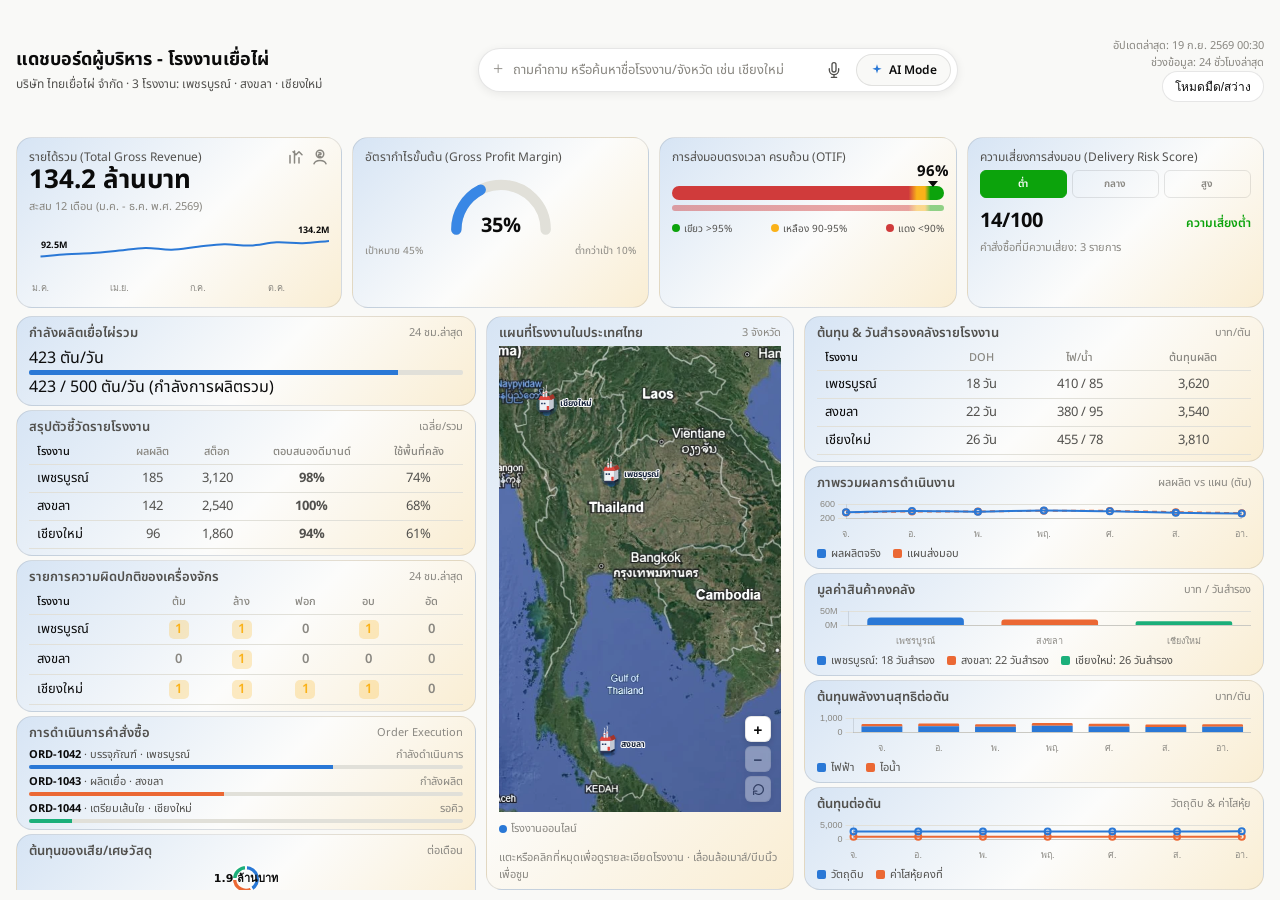
==== index.html @ 22b07f8f "Layout review: fix redundant risk chips and rebalance the left rail Two concrete issues found on a f" ====
<!DOCTYPE html>
<html lang="th">
<head>
<meta charset="UTF-8" />
<meta name="viewport" content="width=device-width, initial-scale=1.0" />
<title>แดชบอร์ดผู้บริหาร - โรงงานเยื่อไผ่</title>
<meta name="description" content="แดชบอร์ดผู้บริหารสำหรับโรงงานเยื่อไผ่ 3 แห่งในประเทศไทย (เพชรบูรณ์ สงขลา เชียงใหม่)" />
<link rel="preconnect" href="https://fonts.googleapis.com">
<link href="https://fonts.googleapis.com/css2?family=Noto+Sans+Thai:wght@400;500;600;700&display=swap" rel="stylesheet">
<link rel="stylesheet" href="assets/style.css?v=17" />
<script src="assets/chart.umd.js"></script>
</head>
<body>

<header class="dash-header">
  <div>
    <h1 id="dashTitle">แดชบอร์ดผู้บริหาร - โรงงานเยื่อไผ่</h1>
    <p class="subtitle" id="dashCompany">บริษัท ไทยเยื่อไผ่ จำกัด · 3 โรงงาน: เพชรบูรณ์ · สงขลา · เชียงใหม่</p>
  </div>
  <div class="ai-search-row">
    <form class="ai-search-bar" id="aiSearchForm">
      <span class="ai-plus" aria-hidden="true">+</span>
      <input type="text" id="aiSearchInput" placeholder="ถามคำถาม หรือค้นหาชื่อโรงงาน/จังหวัด เช่น เชียงใหม่" autocomplete="off" />
      <button type="button" class="icon-btn" aria-label="ค้นหาด้วยเสียง" title="ค้นหาด้วยเสียง">
        <svg width="16" height="16" viewBox="0 0 24 24" fill="none" stroke="currentColor" stroke-width="2" stroke-linecap="round" stroke-linejoin="round"><path d="M12 1a3 3 0 0 0-3 3v8a3 3 0 0 0 6 0V4a3 3 0 0 0-3-3Z"/><path d="M19 10v2a7 7 0 0 1-14 0v-2"/><path d="M12 19v4M8 23h8"/></svg>
      </button>
      <button type="submit" class="ai-mode-pill">
        <svg width="14" height="14" viewBox="0 0 24 24" fill="currentColor"><path d="M12 2l1.9 6.1L20 10l-6.1 1.9L12 18l-1.9-6.1L4 10l6.1-1.9L12 2Z"/></svg>
        AI Mode
      </button>
    </form>
  </div>
  <div class="meta-right">
    <div id="lastUpdated">อัปเดตล่าสุด: -</div>
    <div id="periodLabel">ช่วงข้อมูล: -</div>
    <button class="theme-toggle" id="themeToggle" type="button">โหมดมืด/สว่าง</button>
  </div>
</header>

<!-- KPI summary row -->
<section class="kpi-row">
  <div class="panel kpi-tile kpi-tile-revenue" data-nav-id="revenue" data-nav-label="รายได้รวม (Total Gross Revenue)">
    <div class="kpi-tile-head">
      <div class="kpi-label">รายได้รวม (Total Gross Revenue)</div>
      <div class="kpi-tile-icons">
        <svg width="18" height="18" viewBox="0 0 24 24" fill="none" stroke="currentColor" stroke-width="2" stroke-linecap="round" stroke-linejoin="round"><path d="M4 20V10M10 20V4M16 20v-7M20 9l-4-4-4 4-4-4"/></svg>
        <svg width="18" height="18" viewBox="0 0 24 24" fill="none" stroke="currentColor" stroke-width="2" stroke-linecap="round" stroke-linejoin="round"><circle cx="12" cy="8" r="5"/><path d="M10.5 6.2h1.6a1.3 1.3 0 0 1 0 2.6h-1a1.3 1.3 0 0 0 0 2.6h1.9"/><path d="M4 21c1-3 4-4.5 8-4.5s7 1.5 8 4.5"/></svg>
      </div>
    </div>
    <div class="kpi-value" id="kpiRevenueValue">-</div>
    <div class="kpi-sub" id="revenuePeriodCaption">-</div>
    <div class="chart-canvas-box revenue-chart"><canvas id="revenueSparkline"></canvas></div>
    <span class="panel-nav-chevron"><svg viewBox="0 0 24 24" fill="none" stroke="currentColor" stroke-width="3" stroke-linecap="round" stroke-linejoin="round"><path d="M9 6l6 6-6 6"/></svg></span>
  </div>

  <div class="panel kpi-tile" data-nav-id="margin" data-nav-label="อัตรากำไรขั้นต้น (Gross Profit Margin)">
    <div class="kpi-label">อัตรากำไรขั้นต้น (Gross Profit Margin)</div>
    <div class="gauge-wrap">
      <svg id="marginGauge" width="112" height="67" viewBox="0 0 150 90"></svg>
      <div class="gauge-value" id="marginGaugeValue">-</div>
      <div class="gauge-caption"><span id="marginCaptionLeft">เป้าหมาย -</span><span id="marginCaptionRight">คงเหลือ -</span></div>
    </div>
    <span class="panel-nav-chevron"><svg viewBox="0 0 24 24" fill="none" stroke="currentColor" stroke-width="3" stroke-linecap="round" stroke-linejoin="round"><path d="M9 6l6 6-6 6"/></svg></span>
  </div>

  <div class="panel kpi-tile" data-nav-id="otif" data-nav-label="การส่งมอบตรงเวลา ครบถ้วน (OTIF)">
    <div class="kpi-label">การส่งมอบตรงเวลา ครบถ้วน (OTIF)</div>
    <div class="otif-bar-wrap">
      <div class="otif-scale">
        <div class="otif-pointer" id="otifPointer" style="left:0%">
          <span class="otif-pointer-value" id="otifPointerValue">-</span>
          <svg class="otif-pointer-arrow" width="10" height="6" viewBox="0 0 10 6"><path d="M0,0 L10,0 L5,6 Z" /></svg>
        </div>
        <div class="otif-bar-track otif-bar-main"></div>
        <div class="otif-bar-track otif-bar-sub"></div>
      </div>
      <div class="otif-legend">
        <span><i class="dot good"></i>เขียว &gt;95%</span>
        <span><i class="dot warn"></i>เหลือง 90-95%</span>
        <span><i class="dot crit"></i>แดง &lt;90%</span>
      </div>
    </div>
    <span class="panel-nav-chevron"><svg viewBox="0 0 24 24" fill="none" stroke="currentColor" stroke-width="3" stroke-linecap="round" stroke-linejoin="round"><path d="M9 6l6 6-6 6"/></svg></span>
  </div>

  <div class="panel kpi-tile" data-nav-id="risk" data-nav-label="ความเสี่ยงการส่งมอบ (Delivery Risk Score)">
    <div class="kpi-label">ความเสี่ยงการส่งมอบ (Delivery Risk Score)</div>
    <div class="risk-matrix" id="riskMatrix">
      <div class="risk-cell low" data-level="ต่ำ">ต่ำ</div>
      <div class="risk-cell med" data-level="กลาง">กลาง</div>
      <div class="risk-cell high" data-level="สูง">สูง</div>
    </div>
    <div class="risk-score-row">
      <span class="score" id="riskScoreValue">-</span>
      <span class="level" id="riskLevelValue">-</span>
    </div>
    <div class="kpi-sub" id="riskOrdersAtRisk">คำสั่งซื้อที่มีความเสี่ยง: -</div>
    <span class="panel-nav-chevron"><svg viewBox="0 0 24 24" fill="none" stroke="currentColor" stroke-width="3" stroke-linecap="round" stroke-linejoin="round"><path d="M9 6l6 6-6 6"/></svg></span>
  </div>
</section>

<!-- Main: left rail / map center / right rail -->
<section class="main-grid">

  <div class="rail">
    <div class="panel auto-h" data-nav-id="production" data-nav-label="กำลังผลิตเยื่อไผ่รวม">
      <div class="panel-title">กำลังผลิตเยื่อไผ่รวม <span class="tag" id="periodTagA">24 ชม.ล่าสุด</span></div>
      <div id="totalProdMeterWrap">
        <div class="kpi-value" id="totalProdValue" style="font-size:16px;">-</div>
        <div class="mini-bar-track" style="height:5px;"><div class="mini-bar-fill" id="totalProdBar" style="width:0%"></div></div>
        <div class="kpi-sub" id="totalProdCaption">- / - ตัน/วัน (กำลังการผลิตรวม)</div>
      </div>
      <span class="panel-nav-chevron"><svg viewBox="0 0 24 24" fill="none" stroke="currentColor" stroke-width="3" stroke-linecap="round" stroke-linejoin="round"><path d="M9 6l6 6-6 6"/></svg></span>
    </div>

    <div class="panel auto-h" data-nav-id="site-metrics" data-nav-label="สรุปตัวชี้วัดรายโรงงาน">
      <div class="panel-title">สรุปตัวชี้วัดรายโรงงาน <span class="tag">เฉลี่ย/รวม</span></div>
      <table class="site-table" id="siteMetricsTable">
        <thead>
          <tr><th>โรงงาน</th><th>ผลผลิต</th><th>สต็อก</th><th>ตอบสนองดีมานด์</th><th>ใช้พื้นที่คลัง</th></tr>
        </thead>
        <tbody></tbody>
      </table>
      <span class="panel-nav-chevron"><svg viewBox="0 0 24 24" fill="none" stroke="currentColor" stroke-width="3" stroke-linecap="round" stroke-linejoin="round"><path d="M9 6l6 6-6 6"/></svg></span>
    </div>

    <div class="panel auto-h" data-nav-id="anomalies" data-nav-label="รายการความผิดปกติของเครื่องจักร">
      <div class="panel-title">รายการความผิดปกติของเครื่องจักร <span class="tag">24 ชม.ล่าสุด</span></div>
      <table class="site-table" id="anomalyTable">
        <thead>
          <tr><th>โรงงาน</th><th>ต้ม</th><th>ล้าง</th><th>ฟอก</th><th>อบ</th><th>อัด</th></tr>
        </thead>
        <tbody></tbody>
      </table>
      <span class="panel-nav-chevron"><svg viewBox="0 0 24 24" fill="none" stroke="currentColor" stroke-width="3" stroke-linecap="round" stroke-linejoin="round"><path d="M9 6l6 6-6 6"/></svg></span>
    </div>

    <div class="panel auto-h" data-nav-id="orders" data-nav-label="การดำเนินการคำสั่งซื้อ">
      <div class="panel-title">การดำเนินการคำสั่งซื้อ <span class="tag">Order Execution</span></div>
      <div class="order-list" id="orderExecutionList"></div>
      <span class="panel-nav-chevron"><svg viewBox="0 0 24 24" fill="none" stroke="currentColor" stroke-width="3" stroke-linecap="round" stroke-linejoin="round"><path d="M9 6l6 6-6 6"/></svg></span>
    </div>

    <div class="panel" data-nav-id="waste" data-nav-label="ต้นทุนของเสีย/เศษวัสดุ">
      <div class="panel-title">ต้นทุนของเสีย/เศษวัสดุ <span class="tag">ต่อเดือน</span></div>
      <div class="chart-canvas-box"><canvas id="wasteChart"></canvas></div>
      <span class="panel-nav-chevron"><svg viewBox="0 0 24 24" fill="none" stroke="currentColor" stroke-width="3" stroke-linecap="round" stroke-linejoin="round"><path d="M9 6l6 6-6 6"/></svg></span>
    </div>
  </div>

  <div class="map-center">
    <div class="panel">
      <div class="panel-title">แผนที่โรงงานในประเทศไทย <span class="tag">3 จังหวัด</span></div>
      <div class="map-wrap" id="mapWrap">
        <svg class="map-svg" id="thailandMap" viewBox="0 0 1023 726" preserveAspectRatio="xMidYMid slice" xmlns="http://www.w3.org/2000/svg" xmlns:xlink="http://www.w3.org/1999/xlink">
          <defs>
            <filter id="pinDropShadow" x="-150%" y="-150%" width="400%" height="400%">
              <feDropShadow dx="0" dy="3" stdDeviation="2.2" flood-color="#0b0b0b" flood-opacity="0.45" />
            </filter>
          </defs>
          <image href="assets/map-satellite.webp" xlink:href="assets/map-satellite.webp" x="0" y="0" width="1023" height="726" preserveAspectRatio="xMidYMid slice" />
          <g id="mapPins"></g>
        </svg>
        <div class="map-popup" id="mapPopup" style="display:none;"></div>
        <div class="map-zoom-controls">
          <button id="mapZoomIn" type="button" aria-label="ซูมเข้า" title="ซูมเข้า">+</button>
          <button id="mapZoomOut" type="button" aria-label="ซูมออก" title="ซูมออก">&minus;</button>
          <button id="mapZoomReset" type="button" aria-label="รีเซ็ตมุมมอง" title="รีเซ็ตมุมมอง">
            <svg width="13" height="13" viewBox="0 0 24 24" fill="none" stroke="currentColor" stroke-width="2.4" stroke-linecap="round" stroke-linejoin="round"><path d="M3 12a9 9 0 1 1 3 6.7" /><path d="M3 21v-6h6" /></svg>
          </button>
        </div>
      </div>
      <div class="map-legend">
        <span><i style="background:var(--series-1)"></i> โรงงานออนไลน์</span>
        <span>แตะหรือคลิกที่หมุดเพื่อดูรายละเอียดโรงงาน · เลื่อนล้อเมาส์/บีบนิ้วเพื่อซูม</span>
      </div>
    </div>
  </div>

  <div class="rail">
    <div class="panel auto-h" data-nav-id="cost-doh" data-nav-label="ต้นทุน &amp; วันสำรองคลังรายโรงงาน">
      <div class="panel-title">ต้นทุน &amp; วันสำรองคลังรายโรงงาน <span class="tag">บาท/ตัน</span></div>
      <table class="site-table" id="siteCostTable">
        <thead>
          <tr><th>โรงงาน</th><th>DOH</th><th>ไฟ/น้ำ</th><th>ต้นทุนผลิต</th></tr>
        </thead>
        <tbody></tbody>
      </table>
      <span class="panel-nav-chevron"><svg viewBox="0 0 24 24" fill="none" stroke="currentColor" stroke-width="3" stroke-linecap="round" stroke-linejoin="round"><path d="M9 6l6 6-6 6"/></svg></span>
    </div>

    <div class="panel" data-nav-id="performance" data-nav-label="ภาพรวมผลการดำเนินงาน">
      <div class="panel-title">ภาพรวมผลการดำเนินงาน <span class="tag">ผลผลิต vs แผน (ตัน)</span></div>
      <div class="chart-canvas-box"><canvas id="performanceChart"></canvas></div>
      <div class="legend-row">
        <span><i style="background:var(--series-1)"></i> ผลผลิตจริง</span>
        <span><i style="background:var(--series-2)"></i> แผนส่งมอบ</span>
      </div>
      <span class="panel-nav-chevron"><svg viewBox="0 0 24 24" fill="none" stroke="currentColor" stroke-width="3" stroke-linecap="round" stroke-linejoin="round"><path d="M9 6l6 6-6 6"/></svg></span>
    </div>

    <div class="panel" data-nav-id="inventory" data-nav-label="มูลค่าสินค้าคงคลัง">
      <div class="panel-title">มูลค่าสินค้าคงคลัง <span class="tag">บาท / วันสำรอง</span></div>
      <div class="chart-canvas-box"><canvas id="inventoryChart"></canvas></div>
      <span class="panel-nav-chevron"><svg viewBox="0 0 24 24" fill="none" stroke="currentColor" stroke-width="3" stroke-linecap="round" stroke-linejoin="round"><path d="M9 6l6 6-6 6"/></svg></span>
    </div>

    <div class="panel" data-nav-id="energy-cost" data-nav-label="ต้นทุนพลังงานสุทธิต่อตัน">
      <div class="panel-title">ต้นทุนพลังงานสุทธิต่อตัน <span class="tag">บาท/ตัน</span></div>
      <div class="chart-canvas-box"><canvas id="energyCostChart"></canvas></div>
      <div class="legend-row">
        <span><i style="background:var(--series-1)"></i> ไฟฟ้า</span>
        <span><i style="background:var(--series-2)"></i> ไอน้ำ</span>
      </div>
      <span class="panel-nav-chevron"><svg viewBox="0 0 24 24" fill="none" stroke="currentColor" stroke-width="3" stroke-linecap="round" stroke-linejoin="round"><path d="M9 6l6 6-6 6"/></svg></span>
    </div>

    <div class="panel" data-nav-id="unit-cost" data-nav-label="ต้นทุนต่อตัน">
      <div class="panel-title">ต้นทุนต่อตัน <span class="tag">วัตถุดิบ &amp; ค่าโสหุ้ย</span></div>
      <div class="chart-canvas-box"><canvas id="unitCostChart"></canvas></div>
      <div class="legend-row">
        <span><i style="background:var(--series-1)"></i> วัตถุดิบ</span>
        <span><i style="background:var(--series-2)"></i> ค่าโสหุ้ยคงที่</span>
      </div>
      <span class="panel-nav-chevron"><svg viewBox="0 0 24 24" fill="none" stroke="currentColor" stroke-width="3" stroke-linecap="round" stroke-linejoin="round"><path d="M9 6l6 6-6 6"/></svg></span>
    </div>
  </div>

</section>

<script src="assets/app.js?v=16"></script>
</body>
</html>
---- assets/style.css ----
:root {
  color-scheme: light;
  --surface-1:      #fcfcfb;
  --surface-2:      #ffffff;
  --page-plane:     #f9f9f7;
  --text-primary:   #0b0b0b;
  --text-secondary: #52514e;
  --text-muted:     #898781;
  --gridline:       #e1e0d9;
  --baseline:       #c3c2b7;
  --border:         rgba(11,11,11,0.10);

  --series-1: #2a78d6; /* blue   - เพชรบูรณ์ */
  --series-2: #eb6834; /* orange - สงขลา */
  --series-3: #1baf7a; /* aqua   - เชียงใหม่ */
  --series-4: #eda100; /* yellow */
  --series-5: #e87ba4; /* magenta */

  --seq-100: #cde2fb;
  --seq-250: #86b6ef;
  --seq-400: #3987e5;
  --seq-500: #256abf;
  --seq-650: #104281;

  --status-good:     #0ca30c;
  --status-warning:  #fab219;
  --status-serious:  #ec835a;
  --status-critical: #d03b3b;

  --success-text: #006300;
  --radius-lg: 16px;
  --radius-md: 12px;
  --radius-sm: 8px;

  /* Map pin label ink, fixed in both themes since it sits on a photo background */
  --map-label-ink: #16233a;

  /* Factory pin icon (isometric: front face + darker right-side face for depth) */
  --pin-wall: #eef1f5;
  --pin-wall-side: #c3c9d3;
  --pin-wall-edge: #c7cbd1;
  --pin-base-front: #26314f;
  --pin-base-side: #151b30;
  --pin-roof: #df453c;
  --pin-roof-side: #a4362c;
  --pin-roof-active: #b23730;
  --pin-window: #2c3e63;
  --pin-smoke: #ffffff;
}

@media (prefers-color-scheme: dark) {
  :root:where(:not([data-theme="light"])) {
    color-scheme: dark;
    --surface-1:      #1a1a19;
    --surface-2:      #212120;
    --page-plane:     #0d0d0d;
    --text-primary:   #ffffff;
    --text-secondary: #c3c2b7;
    --text-muted:     #898781;
    --gridline:       #2c2c2a;
    --baseline:       #383835;
    --border:         rgba(255,255,255,0.10);

    --series-1: #3987e5;
    --series-2: #d95926;
    --series-3: #199e70;
    --series-4: #c98500;
    --series-5: #d55181;

    --success-text: #0ca30c;
  }
}
:root[data-theme="dark"] {
  color-scheme: dark;
  --surface-1:      #1a1a19;
  --surface-2:      #212120;
  --page-plane:     #0d0d0d;
  --text-primary:   #ffffff;
  --text-secondary: #c3c2b7;
  --text-muted:     #898781;
  --gridline:       #2c2c2a;
  --baseline:       #383835;
  --border:         rgba(255,255,255,0.10);

  --series-1: #3987e5;
  --series-2: #d95926;
  --series-3: #199e70;
  --series-4: #c98500;
  --series-5: #d55181;

  --success-text: #0ca30c;
}

* { box-sizing: border-box; }

html, body {
  margin: 0;
  padding: 0;
  background: var(--page-plane);
  color: var(--text-primary);
  font-family: "Noto Sans Thai", system-ui, -apple-system, "Segoe UI", sans-serif;
  height: 100%;
}

body {
  padding: 10px 16px;
  max-width: 1800px;
  margin: 0 auto;
  height: 100vh;
  display: flex;
  flex-direction: column;
  gap: 8px;
  overflow: hidden;
}

/* ---------- Header ---------- */
.dash-header {
  display: flex;
  align-items: center;
  gap: 16px;
  flex-wrap: wrap;
  flex: 0 0 auto;
  /* Matches the old header + separate search row's combined height, so folding the
     search bar into this row doesn't hand extra height to the map/panels below. */
  min-height: 119px;
}
.dash-header > div:first-child { flex: 0 0 auto; }
.dash-header h1 { font-size: 18px; margin: 0 0 2px; }
.dash-header .subtitle { color: var(--text-secondary); font-size: 12px; margin: 0; }
.dash-header .meta-right { text-align: right; font-size: 11px; color: var(--text-muted); flex: 0 0 auto; margin-left: auto; }
.theme-toggle {
  border: 1px solid var(--border);
  background: var(--surface-2);
  color: var(--text-primary);
  border-radius: 999px;
  padding: 5px 12px;
  font-size: 12px;
  cursor: pointer;
}

/* ---------- AI search bar (inline in the header, between the title and the meta info) ---------- */
.ai-search-row { display: flex; justify-content: center; flex: 1 1 auto; min-width: 200px; }
.ai-search-bar {
  display: flex;
  align-items: center;
  gap: 8px;
  width: 100%;
  max-width: 480px;
  background: var(--surface-2);
  border: 1px solid var(--border);
  border-radius: 999px;
  padding: 5px 6px 5px 14px;
  box-shadow: 0 2px 10px rgba(11,11,11,0.07);
}
.ai-search-bar .ai-plus { font-size: 18px; font-weight: 300; color: var(--text-muted); line-height: 1; }
.ai-search-bar input {
  flex: 1;
  min-width: 0;
  border: none;
  outline: none;
  background: transparent;
  font: inherit;
  font-size: 13px;
  color: var(--text-primary);
}
.ai-search-bar input::placeholder { color: var(--text-muted); }
.ai-search-bar .icon-btn {
  flex: 0 0 auto;
  width: 28px;
  height: 28px;
  border: none;
  background: transparent;
  color: var(--text-secondary);
  display: flex;
  align-items: center;
  justify-content: center;
  border-radius: 50%;
  cursor: pointer;
}
.ai-search-bar .icon-btn:hover { background: var(--page-plane); }
.ai-mode-pill {
  flex: 0 0 auto;
  display: flex;
  align-items: center;
  gap: 5px;
  border: 1px solid var(--border);
  background: var(--page-plane);
  color: var(--text-primary);
  border-radius: 999px;
  padding: 6px 13px;
  font-size: 12px;
  font-weight: 600;
  font-family: inherit;
  white-space: nowrap;
  cursor: pointer;
}
.ai-mode-pill svg { color: var(--series-1); }
.ai-mode-pill:hover { background: var(--surface-1); }

/* ---------- Generic panel ---------- */
.panel {
  position: relative;
  background: linear-gradient(135deg,
    color-mix(in srgb, var(--series-1) 18%, var(--surface-1)) 0%,
    var(--surface-1) 55%,
    color-mix(in srgb, var(--series-4) 16%, var(--surface-1)) 100%);
  border: 1px solid var(--border);
  border-radius: var(--radius-lg);
  padding: 10px 12px;
}
.panel-title {
  font-size: 13px;
  font-weight: 600;
  color: var(--text-secondary);
  display: flex;
  align-items: center;
  justify-content: space-between;
  margin-bottom: 6px;
  flex: 0 0 auto;
}
.panel-title .tag {
  font-size: 11px;
  font-weight: 400;
  color: var(--text-muted);
}

/* ---------- Clickable panels (prepped to link out to detail pages) ---------- */
.panel[data-nav-id] { cursor: pointer; transition: transform 0.12s ease, box-shadow 0.12s ease; }
.panel[data-nav-id]:hover { transform: translateY(-2px); box-shadow: 0 8px 20px rgba(11,11,11,0.12); }
.panel[data-nav-id]:active { transform: translateY(0); }
.panel-nav-chevron {
  position: absolute;
  top: 10px;
  right: 12px;
  width: 18px;
  height: 18px;
  border-radius: 50%;
  background: var(--surface-2);
  color: var(--text-muted);
  display: flex;
  align-items: center;
  justify-content: center;
  opacity: 0;
  transition: opacity 0.12s ease;
  pointer-events: none;
}
.panel[data-nav-id]:hover .panel-nav-chevron { opacity: 1; }
.panel-nav-chevron svg { width: 10px; height: 10px; }

/* ---------- KPI row ---------- */
.kpi-row {
  display: grid;
  grid-template-columns: repeat(4, 1fr);
  gap: 10px;
  flex: 0 0 auto;
}
.kpi-tile .kpi-label { font-size: 12px; color: var(--text-secondary); margin-bottom: 4px; }
.kpi-tile .kpi-value { font-size: 22px; font-weight: 700; line-height: 1.1; }
.kpi-tile .kpi-sub { font-size: 11px; color: var(--text-muted); margin-top: 3px; }

.kpi-tile-head { display: flex; align-items: flex-start; justify-content: space-between; gap: 8px; }
.kpi-tile-head .kpi-label { margin-bottom: 0; }
.kpi-tile-icons { display: flex; gap: 6px; color: var(--text-muted); flex: 0 0 auto; }
.kpi-tile-revenue .kpi-value { font-size: 26px; }
.chart-canvas-box.revenue-chart { flex: 0 0 auto; height: 76px; margin-top: 6px; }

.gauge-wrap { display: flex; flex-direction: column; align-items: center; }
.gauge-value { font-size: 20px; font-weight: 700; margin-top: -26px; }
.gauge-caption { font-size: 10px; color: var(--text-muted); display: flex; justify-content: space-between; width: 100%; margin-top: 2px; }

/* ---------- OTIF threshold bar ---------- */
.otif-bar-wrap { padding-top: 16px; }
.otif-scale { position: relative; }
.otif-bar-track {
  border-radius: 999px;
  background: linear-gradient(to right,
    var(--status-critical) 0%, var(--status-critical) 87%,
    var(--status-warning) 90%, var(--status-warning) 93%,
    var(--status-good) 95%, var(--status-good) 100%);
}
.otif-bar-main { height: 14px; }
.otif-bar-sub { height: 6px; margin-top: 5px; opacity: 0.45; }
.otif-pointer {
  position: absolute; top: -22px; transform: translateX(-50%);
  display: flex; flex-direction: column; align-items: center; line-height: 1;
}
.otif-pointer-value { font-size: 15px; font-weight: 700; color: var(--text-primary); white-space: nowrap; margin-bottom: 2px; }
.otif-pointer-arrow path { fill: var(--text-primary); }
.otif-legend { display: flex; justify-content: space-between; gap: 4px; margin-top: 10px; font-size: 10px; color: var(--text-secondary); flex-wrap: wrap; }
.otif-legend .dot { width: 8px; height: 8px; border-radius: 50%; display: inline-block; margin-right: 4px; }
.otif-legend .dot.good { background: var(--status-good); }
.otif-legend .dot.warn { background: var(--status-warning); }
.otif-legend .dot.crit { background: var(--status-critical); }

.risk-matrix { display: grid; grid-template-columns: repeat(3, 1fr); gap: 5px; margin-bottom: 8px; }
.risk-cell {
  border-radius: 6px; padding: 5px 4px; text-align: center; font-size: 10px; font-weight: 600;
  background: transparent; border: 1.5px solid var(--border); color: var(--text-muted);
}
.risk-cell.current.low { background: var(--status-good); border-color: var(--status-good); color: #ffffff; }
.risk-cell.current.med { background: var(--status-warning); border-color: var(--status-warning); color: #241a00; }
.risk-cell.current.high { background: var(--status-critical); border-color: var(--status-critical); color: #ffffff; }
.risk-score-row { display: flex; align-items: baseline; justify-content: space-between; }
.risk-score-row .score { font-size: 20px; font-weight: 700; }
.risk-score-row .level { font-size: 12px; font-weight: 600; color: var(--status-good); }

/* ---------- Main: left rail / map center / right rail (fills viewport, no page scroll) ---------- */
.main-grid {
  display: grid;
  grid-template-columns: 460px 1fr 460px;
  gap: 10px;
  flex: 1 1 auto;
  min-height: 0;
}
.rail, .map-center {
  display: flex;
  flex-direction: column;
  gap: 4px;
  min-height: 0;
  height: 100%;
}
.rail { overflow-y: auto; } /* safety net: only this column scrolls, and only if a short screen can't fit it */
.rail .panel, .map-center .panel {
  display: flex;
  flex-direction: column;
  min-height: 0;
  overflow: hidden;
  flex: 1 1 0;
  padding: 8px 13px;
}
.rail .panel.auto-h { flex: 0 0 auto; }
.rail .panel:not(.auto-h) { min-height: 88px; }
.rail .panel .chart-canvas-box,
.map-center .panel .chart-canvas-box { flex: 1 1 auto; min-height: 0; }
/* Caps how far this chart grows on tall viewports (it's the left rail's only flex-growing
   panel since the others are auto-h) while still letting it shrink on short ones like its
   siblings do. */
.rail .panel[data-nav-id="waste"] { max-height: 230px; }
.rail .panel-title, .map-center .panel-title { margin-bottom: 4px; }

/* ---------- tables ---------- */
table.site-table { width: 100%; border-collapse: collapse; font-size: 13px; line-height: 1.3; }
table.site-table th, table.site-table td {
  text-align: center; padding: 5px 8px; border-bottom: 1px solid var(--gridline); color: var(--text-secondary); white-space: nowrap;
}
table.site-table th:first-child, table.site-table td:first-child { text-align: left; color: var(--text-primary); }
table.site-table thead th { color: var(--text-muted); font-weight: 500; font-size: 11px; }
.badge-ok { color: var(--status-good); font-weight: 700; }
.badge-warn { color: var(--status-warning); font-weight: 700; }
.anomaly-cell { display: inline-block; min-width: 20px; padding: 1px 6px; border-radius: 5px; font-weight: 600; }
.anomaly-0 { background: transparent; color: var(--text-muted); }
.anomaly-1 { background: color-mix(in srgb, var(--status-warning) 25%, transparent); color: var(--status-warning); }
.anomaly-2plus { background: color-mix(in srgb, var(--status-critical) 20%, transparent); color: var(--status-critical); }

/* ---------- Map (satellite photo background) ---------- */
.map-wrap {
  position: relative;
  flex: 1 1 auto;
  min-height: 0;
  display: flex;
  align-items: center;
  justify-content: center;
  overflow: hidden;
  cursor: grab;
  touch-action: none;
}
.map-wrap.dragging { cursor: grabbing; }
.map-svg { width: 100%; height: 100%; display: block; }

.map-zoom-controls {
  position: absolute;
  right: 10px;
  bottom: 10px;
  display: flex;
  flex-direction: column;
  gap: 4px;
  z-index: 4;
}
.map-zoom-controls button {
  width: 26px;
  height: 26px;
  padding: 0;
  border-radius: 6px;
  border: 1px solid var(--border);
  background: var(--surface-2);
  color: var(--text-primary);
  font-size: 15px;
  font-weight: 700;
  line-height: 1;
  cursor: pointer;
  display: flex;
  align-items: center;
  justify-content: center;
  box-shadow: 0 2px 6px rgba(0,0,0,0.18);
}
.map-zoom-controls button:hover { background: var(--page-plane); }
.map-zoom-controls button:disabled { opacity: 0.35; cursor: default; }
.map-zoom-controls button svg { pointer-events: none; }

.site-pin { cursor: pointer; }
.site-pin .pin-pulse { fill: var(--series-1); opacity: 0.4; transform-box: fill-box; transform-origin: center; animation: pinPulse 2.6s ease-out infinite; }
.site-pin .pin-ground-shadow { fill: rgba(11,11,11,0.3); }
.site-pin .pin-halo { fill: var(--series-1); opacity: 0.16; transition: opacity 0.15s, fill 0.15s; }
.site-pin.active .pin-halo { fill: var(--series-2); opacity: 0.34; }
.site-pin .factory-wall-front { fill: var(--pin-wall); stroke: var(--pin-wall-edge); stroke-width: 0.5; }
.site-pin .factory-wall-side { fill: var(--pin-wall-side); }
.site-pin .factory-base-front { fill: var(--pin-base-front); }
.site-pin .factory-base-side { fill: var(--pin-base-side); }
.site-pin .factory-roof-front { fill: var(--pin-roof); }
.site-pin.active .factory-roof-front { fill: var(--pin-roof-active); }
.site-pin .factory-roof-side { fill: var(--pin-roof-side); }
.site-pin .factory-chimney { fill: var(--pin-wall); stroke: var(--pin-wall-edge); stroke-width: 0.4; }
.site-pin .factory-chimney-band { fill: var(--pin-roof); }
.site-pin .factory-chimney-cap { fill: #ffffff; }
.site-pin .factory-window { fill: var(--pin-window); }
.site-pin .factory-door { fill: var(--pin-roof); }
.site-pin .factory-smoke { fill: none; stroke: var(--pin-smoke); stroke-width: 1.1; stroke-linecap: round; opacity: 0.85; }
.site-pin text {
  font-size: 13px; font-weight: 700; fill: var(--map-label-ink);
  paint-order: stroke; stroke: #ffffff; stroke-width: 3px; stroke-linejoin: round;
}

@keyframes pinPulse {
  0%   { transform: scale(0.6); opacity: 0.5; }
  100% { transform: scale(2.8); opacity: 0; }
}
@media (prefers-reduced-motion: reduce) {
  .site-pin .pin-pulse { animation: none; opacity: 0.2; }
}

.nav-toast {
  position: fixed;
  left: 50%;
  bottom: 24px;
  transform: translate(-50%, 12px);
  background: var(--text-primary);
  color: var(--page-plane);
  padding: 9px 18px;
  border-radius: 999px;
  font-size: 12px;
  font-weight: 600;
  box-shadow: 0 8px 24px rgba(11,11,11,0.25);
  opacity: 0;
  pointer-events: none;
  transition: opacity 0.18s ease, transform 0.18s ease;
  z-index: 100;
  white-space: nowrap;
}
.nav-toast.show { opacity: 1; transform: translate(-50%, 0); }

.map-popup {
  position: fixed;
  transform: translate(-50%, -112%);
  background: var(--surface-2);
  border: 1px solid var(--border);
  border-radius: var(--radius-md);
  padding: 12px;
  width: 280px;
  box-shadow: 0 10px 26px rgba(0,0,0,0.22);
  pointer-events: none;
  z-index: 50;
}
.map-legend { display: flex; gap: 12px; font-size: 11px; color: var(--text-muted); margin-top: 8px; flex-wrap: wrap; }
.map-legend span { display: inline-flex; align-items: center; gap: 4px; }
.map-legend i { width: 8px; height: 8px; border-radius: 50%; display: inline-block; }

/* ---------- Site detail card (rendered inside the map pin popup) ---------- */
.site-card-head { display: flex; align-items: center; justify-content: space-between; margin-bottom: 8px; }
.site-card-head .name { font-weight: 700; font-size: 14px; }
.site-card-head .prov { font-size: 11px; color: var(--text-muted); }
.status-pill { background: color-mix(in srgb, var(--status-good) 18%, transparent); color: var(--status-good); border-radius: 999px; padding: 2px 10px; font-size: 11px; font-weight: 700; }
.site-card-metrics { display: grid; grid-template-columns: 1fr 1fr; gap: 8px; margin-bottom: 8px; }
.metric-block .mb-label { font-size: 10px; color: var(--text-muted); display: flex; align-items: center; gap: 4px; }
.metric-block .mb-value { font-size: 16px; font-weight: 700; }
.metric-block .mb-sub { font-size: 10px; color: var(--text-secondary); }
.site-card-foot { display: flex; align-items: center; justify-content: space-between; font-size: 11px; color: var(--text-secondary); }
.site-card-foot .dot-count { display: flex; gap: 4px; align-items: center; }
.site-card-foot .warn-dot { color: var(--status-warning); font-weight: 700; }
.site-card-foot .crit-dot { color: var(--status-critical); font-weight: 700; }
.mini-bar-track { height: 4px; background: var(--gridline); border-radius: 2px; overflow: hidden; }
.mini-bar-fill { height: 100%; background: var(--series-1); }

.order-list { display: flex; flex-direction: column; gap: 4px; justify-content: center; flex: 1; min-height: 0; }
.order-row .order-top { display: flex; justify-content: space-between; font-size: 11px; margin-bottom: 2px; }
.order-row .order-top .oid { font-weight: 700; color: var(--text-primary); }
.order-row .order-top .ostage { color: var(--text-secondary); }
.order-row .order-top .ostatus { color: var(--text-muted); font-size: 11px; }
.legend-row { display: flex; gap: 12px; font-size: 11px; color: var(--text-secondary); margin-top: 4px; flex-wrap: wrap; flex: 0 0 auto; }
.legend-row span { display: inline-flex; align-items: center; gap: 5px; }
.legend-row i { width: 9px; height: 9px; border-radius: 2px; display: inline-block; }

.chart-canvas-box { position: relative; min-height: 0; }

/* Slightly tighter rail spacing on shorter screens (laptop-class heights) that still use the
   desktop grid, so the per-column scroll fallback below has less to make up for. */
@media (max-height: 950px) {
  .rail .panel, .map-center .panel { padding: 6px 12px; }
  .rail .panel-title, .map-center .panel-title { margin-bottom: 3px; }
}

/* Below this width there isn't room for a no-scroll desktop layout - fall back to a scrolling single column */
@media (max-width: 1200px), (max-height: 700px) {
  html, body { height: auto; overflow: visible; }
  body { display: block; }
  .main-grid { display: block; }
  .rail, .map-center { display: block; height: auto; }
  .rail .panel, .map-center .panel { display: block; margin-bottom: 10px; }
  .rail .panel .chart-canvas-box, .map-center .panel .chart-canvas-box { height: 200px; }
  .map-wrap { display: block; height: 320px; }
  .order-list { display: flex; }
  .kpi-row { grid-template-columns: repeat(2, 1fr); }
}
@media (max-width: 640px) {
  .kpi-row { grid-template-columns: 1fr; }
  .site-card-metrics { grid-template-columns: 1fr; }
}
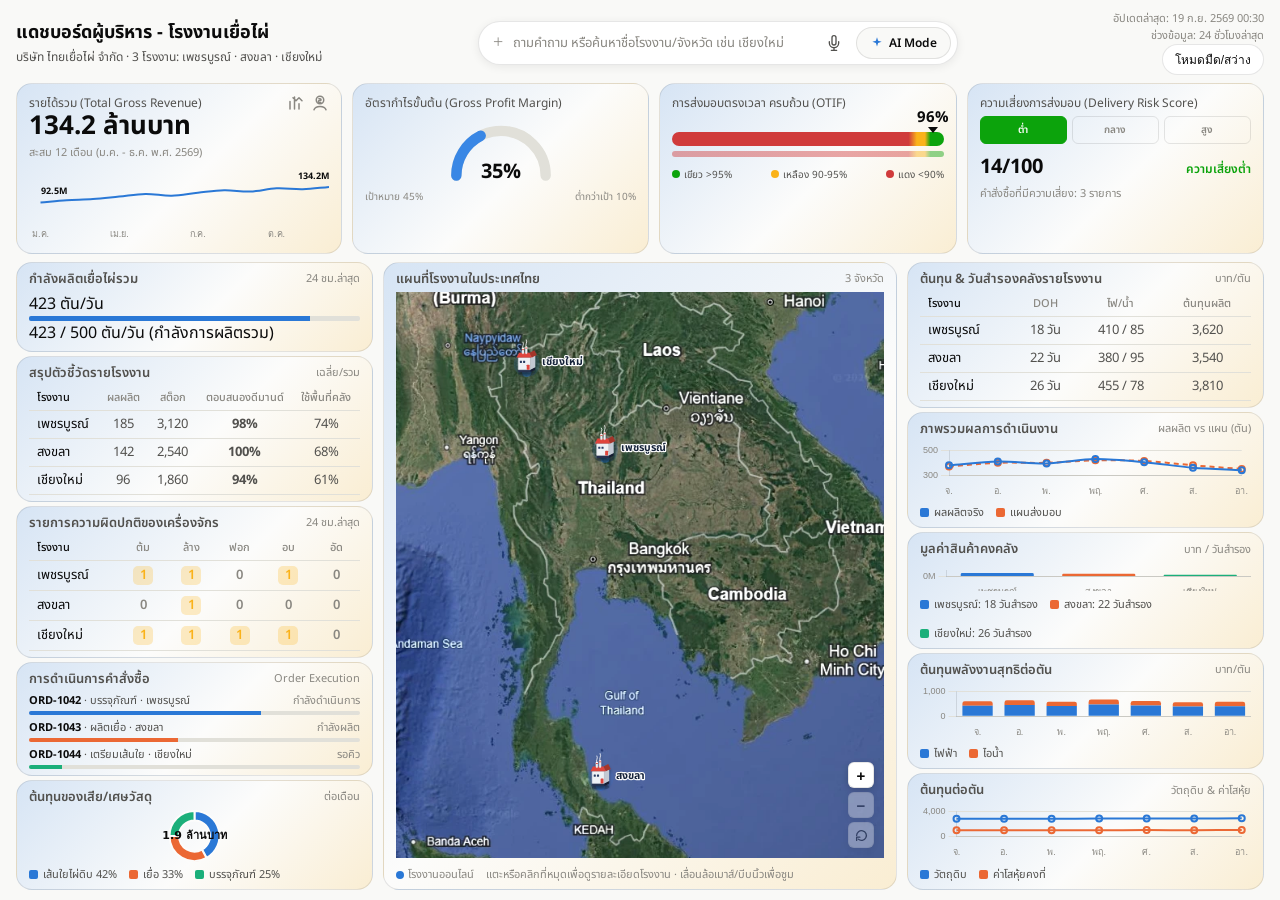
==== commit 0daa111d: "Close the header gap, enlarge the map ~25%, and fit without scrolling - Drop the header's min-height" ====
--- a/index.html
+++ b/index.html
@@ -7,7 +7,7 @@
 <meta name="description" content="แดชบอร์ดผู้บริหารสำหรับโรงงานเยื่อไผ่ 3 แห่งในประเทศไทย (เพชรบูรณ์ สงขลา เชียงใหม่)" />
 <link rel="preconnect" href="https://fonts.googleapis.com">
 <link href="https://fonts.googleapis.com/css2?family=Noto+Sans+Thai:wght@400;500;600;700&display=swap" rel="stylesheet">
-<link rel="stylesheet" href="assets/style.css?v=17" />
+<link rel="stylesheet" href="assets/style.css?v=18" />
 <script src="assets/chart.umd.js"></script>
 </head>
 <body>
--- a/assets/style.css
+++ b/assets/style.css
@@ -120,9 +120,6 @@
   gap: 16px;
   flex-wrap: wrap;
   flex: 0 0 auto;
-  /* Matches the old header + separate search row's combined height, so folding the
-     search bar into this row doesn't hand extra height to the map/panels below. */
-  min-height: 119px;
 }
 .dash-header > div:first-child { flex: 0 0 auto; }
 .dash-header h1 { font-size: 18px; margin: 0 0 2px; }
@@ -307,7 +304,7 @@
 /* ---------- Main: left rail / map center / right rail (fills viewport, no page scroll) ---------- */
 .main-grid {
   display: grid;
-  grid-template-columns: 460px 1fr 460px;
+  grid-template-columns: 357px 1fr 357px;
   gap: 10px;
   flex: 1 1 auto;
   min-height: 0;
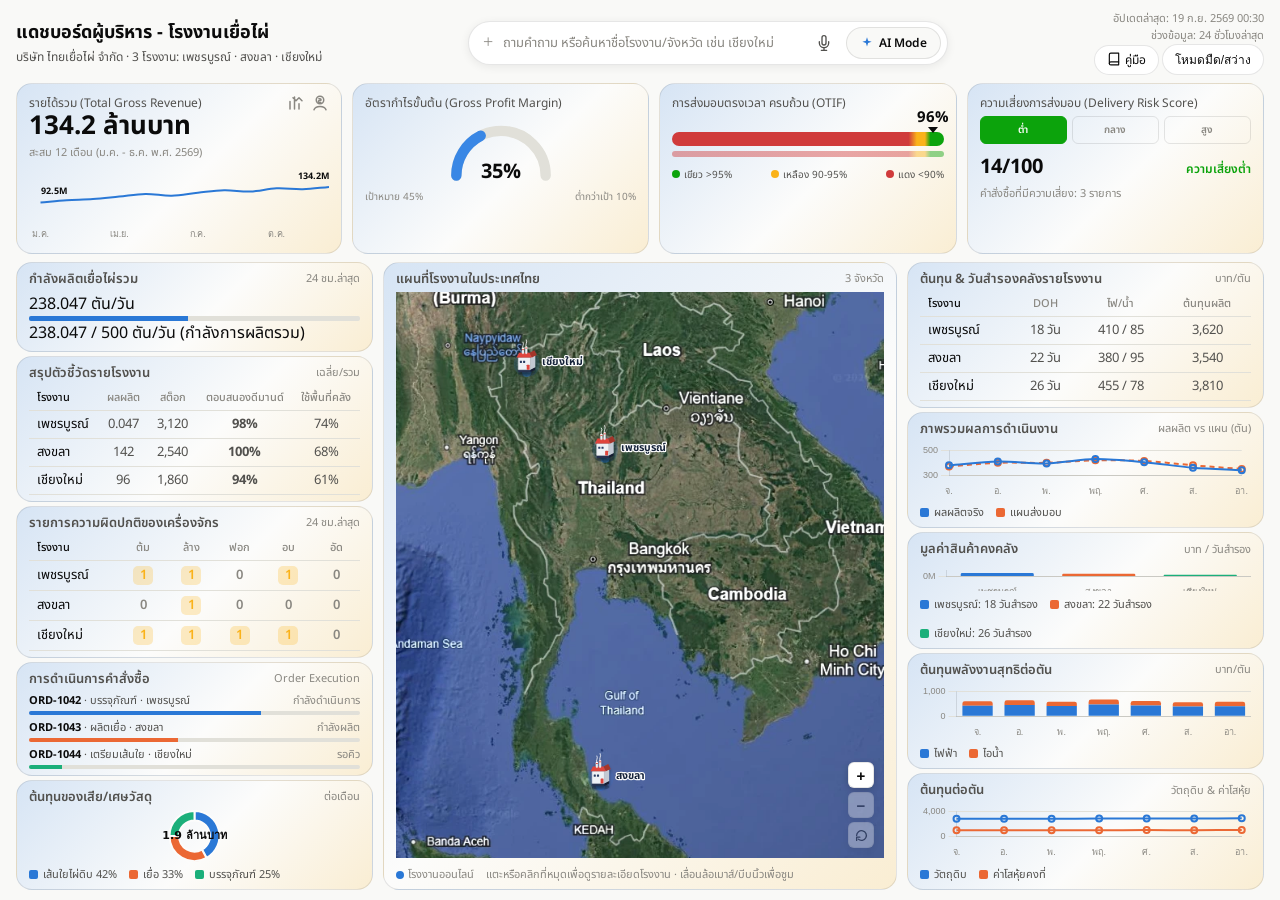
==== commit 99b37522: "Add an icon-based guide page explaining every dashboard section New guide.html walks through every p" ====
--- a/index.html
+++ b/index.html
@@ -7,7 +7,7 @@
 <meta name="description" content="แดชบอร์ดผู้บริหารสำหรับโรงงานเยื่อไผ่ 3 แห่งในประเทศไทย (เพชรบูรณ์ สงขลา เชียงใหม่)" />
 <link rel="preconnect" href="https://fonts.googleapis.com">
 <link href="https://fonts.googleapis.com/css2?family=Noto+Sans+Thai:wght@400;500;600;700&display=swap" rel="stylesheet">
-<link rel="stylesheet" href="assets/style.css?v=18" />
+<link rel="stylesheet" href="assets/style.css?v=24" />
 <script src="assets/chart.umd.js"></script>
 </head>
 <body>
@@ -33,6 +33,9 @@
   <div class="meta-right">
     <div id="lastUpdated">อัปเดตล่าสุด: -</div>
     <div id="periodLabel">ช่วงข้อมูล: -</div>
+    <a class="theme-toggle" href="guide.html" title="คู่มือการอ่านแดชบอร์ด">
+      <svg width="14" height="14" viewBox="0 0 24 24" fill="none" stroke="currentColor" stroke-width="2" stroke-linecap="round" stroke-linejoin="round" style="vertical-align:-2px;margin-right:4px;"><path d="M4 19.5A2.5 2.5 0 0 1 6.5 17H20"/><path d="M6.5 2H20v20H6.5A2.5 2.5 0 0 1 4 19.5v-15A2.5 2.5 0 0 1 6.5 2Z"/></svg>คู่มือ
+    </a>
     <button class="theme-toggle" id="themeToggle" type="button">โหมดมืด/สว่าง</button>
   </div>
 </header>
@@ -228,6 +231,6 @@
 
 </section>
 
-<script src="assets/app.js?v=16"></script>
+<script src="assets/app.js?v=21"></script>
 </body>
 </html>
--- a/assets/style.css
+++ b/assets/style.css
@@ -133,6 +133,8 @@
   padding: 5px 12px;
   font-size: 12px;
   cursor: pointer;
+  display: inline-block;
+  text-decoration: none;
 }
 
 /* ---------- AI search bar (inline in the header, between the title and the meta info) ---------- */
@@ -511,3 +513,101 @@
   .kpi-row { grid-template-columns: 1fr; }
   .site-card-metrics { grid-template-columns: 1fr; }
 }
+
+/* ---------- Detail pages (e.g. revenue.html) - a normal scrolling document, not the
+   no-scroll dashboard grid, so the base body rules above are overridden here. ---------- */
+.detail-body { height: auto; min-height: 100vh; overflow: visible; display: block; }
+.back-link { display: inline-block; font-size: 12px; color: var(--text-secondary); margin-bottom: 4px; text-decoration: none; }
+.back-link:hover { text-decoration: underline; }
+.detail-summary-row { grid-template-columns: repeat(3, 1fr); margin-bottom: 12px; }
+.detail-summary-row.cols-4 { grid-template-columns: repeat(4, 1fr); }
+.detail-summary-row .kpi-tile { min-height: 0; }
+
+.detail-grid { display: grid; grid-template-columns: 1fr 1fr; gap: 12px; margin-bottom: 12px; align-items: stretch; }
+.detail-grid .panel { padding: 16px 18px; display: flex; flex-direction: column; }
+.detail-chart { height: 260px; margin-top: 6px; }
+.chart-note { font-size: 11px; color: var(--text-muted); margin: 10px 0 0; line-height: 1.5; }
+@media (max-width: 1100px) { .detail-grid { grid-template-columns: 1fr; } }
+
+.detail-table-panel { padding: 16px 18px; }
+.table-scroll { overflow-x: auto; }
+.ledger-table { width: 100%; border-collapse: collapse; font-size: 13px; white-space: nowrap; }
+.ledger-table th, .ledger-table td { padding: 8px 14px; text-align: right; border-bottom: 1px solid var(--gridline); }
+.ledger-table th:first-child, .ledger-table td:first-child { text-align: left; }
+.ledger-table thead th {
+  color: var(--text-muted); font-weight: 600; font-size: 11px;
+  border-bottom: 2px solid var(--border); white-space: nowrap;
+}
+.ledger-table thead th .dot { width: 8px; height: 8px; border-radius: 50%; display: inline-block; margin-right: 5px; }
+.ledger-table tbody tr:hover { background: color-mix(in srgb, var(--series-1) 6%, transparent); }
+.ledger-table td.cell-total { font-weight: 600; color: var(--text-primary); }
+.ledger-table td.cell-cumulative { font-weight: 700; color: var(--series-1); }
+.ledger-table td.cell-up { color: var(--status-good); }
+.ledger-table td.cell-down { color: var(--status-critical); }
+.ledger-table tfoot td {
+  font-weight: 700; color: var(--text-primary);
+  border-top: 2px solid var(--text-primary); border-bottom: none;
+}
+
+.zone-badge { display: inline-block; border-radius: 999px; padding: 2px 10px; font-size: 11px; font-weight: 700; }
+.zone-badge.zone-good { background: color-mix(in srgb, var(--status-good) 18%, transparent); color: var(--status-good); }
+.zone-badge.zone-warning { background: color-mix(in srgb, var(--status-warning) 22%, transparent); color: #7a5300; }
+.zone-badge.zone-critical { background: color-mix(in srgb, var(--status-critical) 18%, transparent); color: var(--status-critical); }
+:root[data-theme="dark"] .zone-badge.zone-warning { color: var(--status-warning); }
+@media (prefers-color-scheme: dark) {
+  :root:not([data-theme="light"]) .zone-badge.zone-warning { color: var(--status-warning); }
+}
+
+.ledger-table td.cell-wrap { white-space: normal; text-align: left; max-width: 360px; line-height: 1.45; color: var(--text-secondary); }
+
+.guide-section { margin-bottom: 22px; }
+.guide-section-title {
+  display: flex; align-items: center; gap: 8px;
+  font-size: 14px; font-weight: 700; color: var(--text-primary);
+  margin-bottom: 10px;
+}
+.guide-section-dot { width: 9px; height: 9px; border-radius: 50%; flex-shrink: 0; }
+.guide-grid {
+  display: grid;
+  grid-template-columns: repeat(auto-fill, minmax(280px, 1fr));
+  gap: 12px;
+}
+.guide-card {
+  background: linear-gradient(135deg, color-mix(in srgb, var(--series-1) 18%, var(--surface-1)) 0%, var(--surface-1) 55%, color-mix(in srgb, var(--series-4) 16%, var(--surface-1)) 100%);
+  border: 1px solid var(--border);
+  border-radius: 12px;
+  padding: 14px 16px;
+  display: flex;
+  flex-direction: column;
+  gap: 7px;
+}
+.guide-card-head { display: flex; align-items: center; gap: 10px; margin-bottom: 2px; }
+.guide-icon {
+  width: 36px; height: 36px; border-radius: 9px; flex-shrink: 0;
+  display: flex; align-items: center; justify-content: center;
+  background: color-mix(in srgb, var(--gc, var(--series-1)) 16%, var(--surface-2));
+  color: var(--gc, var(--series-1));
+}
+.guide-icon svg { width: 18px; height: 18px; }
+.guide-card-title { font-size: 13px; font-weight: 700; color: var(--text-primary); line-height: 1.35; }
+.guide-row { font-size: 12px; line-height: 1.55; color: var(--text-secondary); }
+.guide-row .label { font-weight: 600; color: var(--text-primary); margin-right: 3px; }
+.guide-legend-row {
+  display: flex; flex-wrap: wrap; gap: 14px 22px;
+  font-size: 12px; color: var(--text-secondary);
+  background: var(--surface-2); border: 1px solid var(--border);
+  border-radius: 10px; padding: 12px 16px;
+}
+.guide-legend-row span { display: flex; align-items: center; gap: 6px; }
+.guide-legend-row i { width: 9px; height: 9px; border-radius: 50%; display: inline-block; }
+
+.data-source-banner {
+  font-size: 12px;
+  line-height: 1.5;
+  color: var(--text-secondary);
+  background: color-mix(in srgb, var(--series-1) 10%, var(--surface-1));
+  border: 1px solid color-mix(in srgb, var(--series-1) 30%, var(--border));
+  border-radius: 8px;
+  padding: 8px 14px;
+  margin-bottom: 12px;
+}
